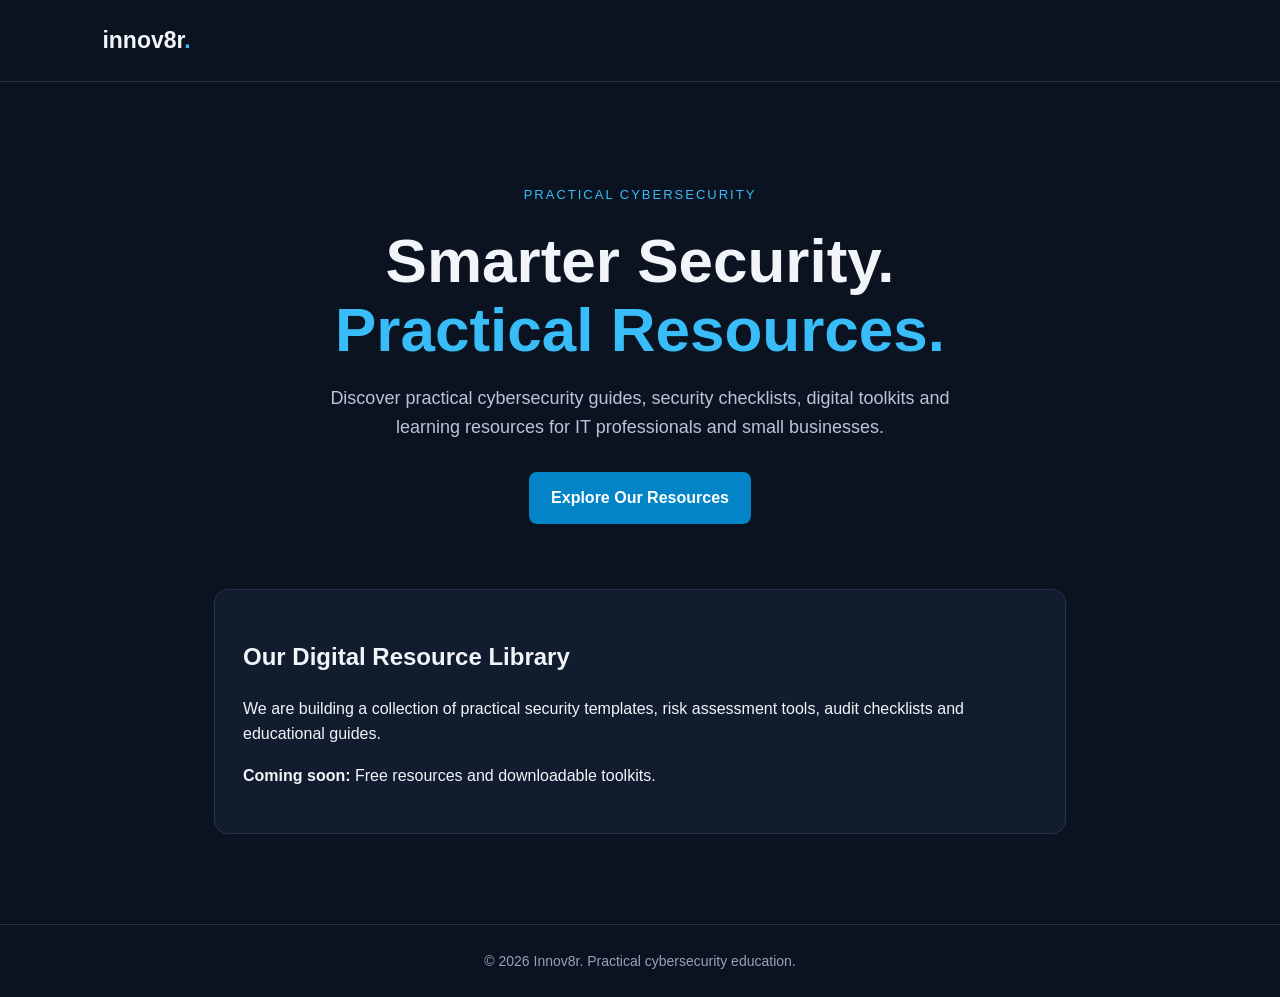
==== index.html @ ada2dd31 "Create index.html" ====
<!DOCTYPE html>
<html lang="en">
<head>
  <meta charset="UTF-8">
  <meta name="viewport" content="width=device-width, initial-scale=1">
  <meta name="description" content="Practical cybersecurity resources, digital toolkits and security guides for professionals and small businesses.">
  <title>Innov8r | Cybersecurity Resources</title>
  <style>
    * { box-sizing: border-box; }
    body {
      margin: 0;
      font-family: Arial, sans-serif;
      background: #0b1220;
      color: #f1f5f9;
      line-height: 1.6;
    }
    header {
      padding: 22px 8%;
      border-bottom: 1px solid #263247;
      font-weight: bold;
      font-size: 23px;
    }
    header span { color: #38bdf8; }
    main {
      max-width: 900px;
      margin: auto;
      padding: 90px 24px;
      text-align: center;
    }
    .tag {
      color: #38bdf8;
      text-transform: uppercase;
      letter-spacing: 2px;
      font-size: 13px;
    }
    h1 {
      font-size: clamp(36px, 7vw, 62px);
      line-height: 1.12;
      margin: 20px 0;
    }
    h1 span { color: #38bdf8; }
    .intro {
      max-width: 650px;
      margin: 0 auto 30px;
      color: #b8c5d8;
      font-size: 18px;
    }
    .button {
      display: inline-block;
      padding: 13px 22px;
      border-radius: 8px;
      background: #0284c7;
      color: white;
      text-decoration: none;
      font-weight: bold;
    }
    section {
      margin-top: 65px;
      padding: 28px;
      border: 1px solid #263247;
      border-radius: 14px;
      text-align: left;
      background: #111c2e;
    }
    footer {
      padding: 25px;
      text-align: center;
      color: #94a3b8;
      border-top: 1px solid #263247;
      font-size: 14px;
    }
  </style>
</head>
<body>
  <header>innov8r<span>.</span></header>
  <main>
    <p class="tag">Practical Cybersecurity</p>
    <h1>Smarter Security.<br><span>Practical Resources.</span></h1>
    <p class="intro">
      Discover practical cybersecurity guides, security checklists,
      digital toolkits and learning resources for IT professionals
      and small businesses.
    </p>
    <a class="button" href="#resources">Explore Our Resources</a>
    <section id="resources">
      <h2>Our Digital Resource Library</h2>
      <p>
        We are building a collection of practical security templates,
        risk assessment tools, audit checklists and educational guides.
      </p>
      <p><strong>Coming soon:</strong> Free resources and downloadable toolkits.</p>
    </section>
  </main>
  <footer>© 2026 Innov8r. Practical cybersecurity education.</footer>
</body>
</html>
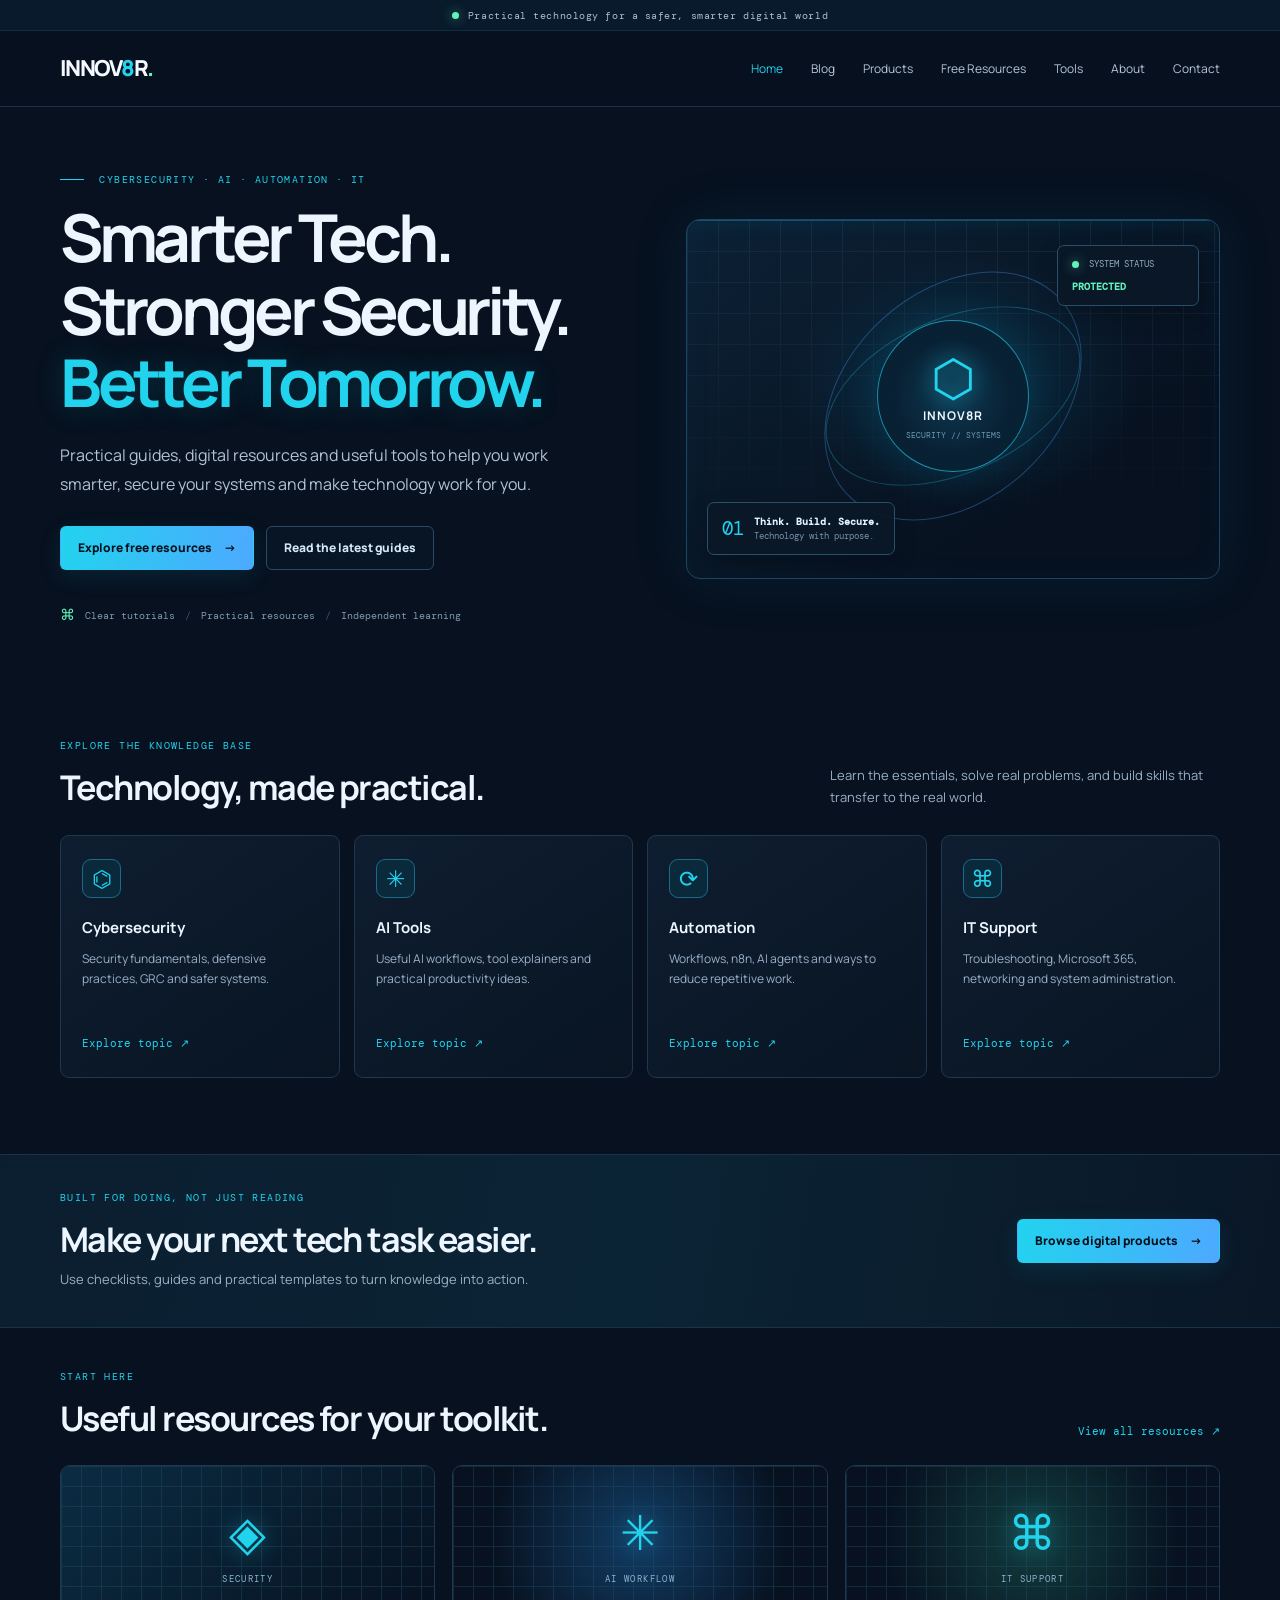
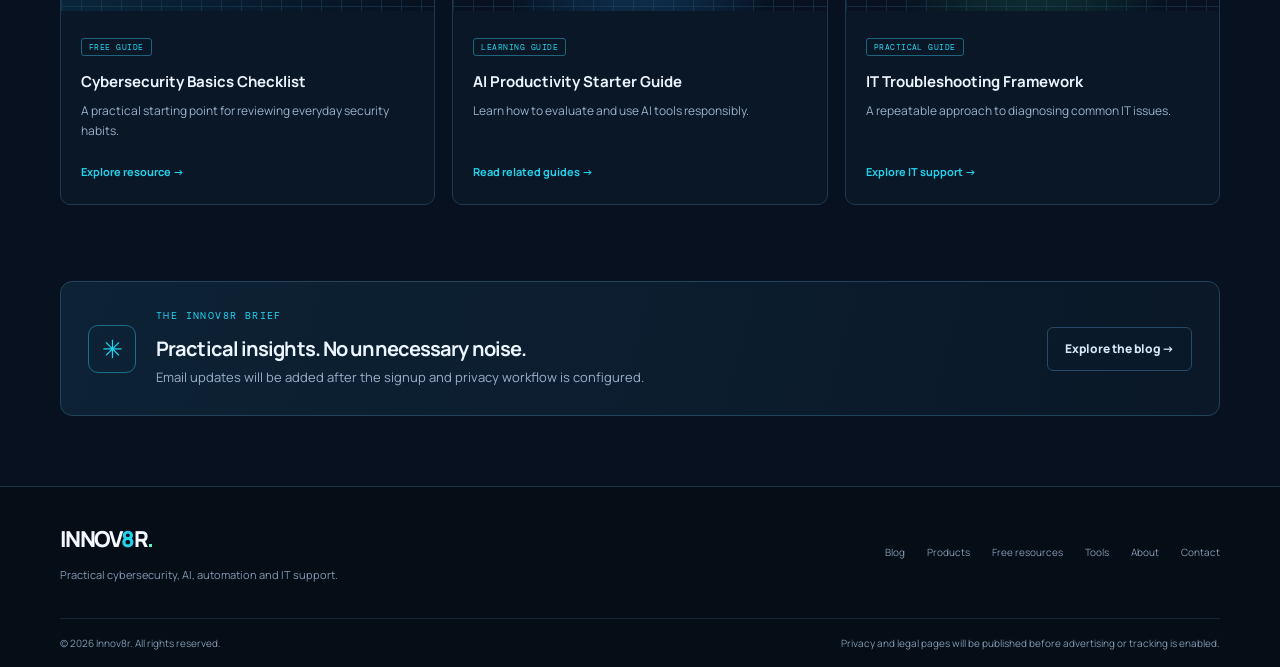
==== commit b6fe4904: "Add files via upload" ====
--- a/index.html
+++ b/index.html
@@ -1,97 +1,99 @@
-
-<!DOCTYPE html>
+<!doctype html>
 <html lang="en">
 <head>
-  <meta charset="UTF-8">
+  <meta charset="utf-8">
   <meta name="viewport" content="width=device-width, initial-scale=1">
-  <meta name="description" content="Practical cybersecurity resources, digital toolkits and security guides for professionals and small businesses.">
-  <title>Innov8r | Cybersecurity Resources</title>
-  <style>
-    * { box-sizing: border-box; }
-    body {
-      margin: 0;
-      font-family: Arial, sans-serif;
-      background: #0b1220;
-      color: #f1f5f9;
-      line-height: 1.6;
-    }
-    header {
-      padding: 22px 8%;
-      border-bottom: 1px solid #263247;
-      font-weight: bold;
-      font-size: 23px;
-    }
-    header span { color: #38bdf8; }
-    main {
-      max-width: 900px;
-      margin: auto;
-      padding: 90px 24px;
-      text-align: center;
-    }
-    .tag {
-      color: #38bdf8;
-      text-transform: uppercase;
-      letter-spacing: 2px;
-      font-size: 13px;
-    }
-    h1 {
-      font-size: clamp(36px, 7vw, 62px);
-      line-height: 1.12;
-      margin: 20px 0;
-    }
-    h1 span { color: #38bdf8; }
-    .intro {
-      max-width: 650px;
-      margin: 0 auto 30px;
-      color: #b8c5d8;
-      font-size: 18px;
-    }
-    .button {
-      display: inline-block;
-      padding: 13px 22px;
-      border-radius: 8px;
-      background: #0284c7;
-      color: white;
-      text-decoration: none;
-      font-weight: bold;
-    }
-    section {
-      margin-top: 65px;
-      padding: 28px;
-      border: 1px solid #263247;
-      border-radius: 14px;
-      text-align: left;
-      background: #111c2e;
-    }
-    footer {
-      padding: 25px;
-      text-align: center;
-      color: #94a3b8;
-      border-top: 1px solid #263247;
-      font-size: 14px;
-    }
-  </style>
+  <meta name="description" content="Practical cybersecurity, AI, automation and IT support guides, tools and digital resources from Innov8r.">
+  <meta name="theme-color" content="#07111f">
+  <title>Innov8r — Smarter Tech. Stronger Security.</title>
+  <link rel="stylesheet" href="/assets/css/style.css">
 </head>
 <body>
-  <header>innov8r<span>.</span></header>
+  <div class="announcement"><span class="pulse"></span> Practical technology for a safer, smarter digital world</div>
+  <header class="site-header">
+    <a class="brand" href="/" aria-label="Innov8r home">INNOV<span>8</span>R<span class="brand-dot">.</span></a>
+    <button class="menu-toggle" aria-label="Toggle navigation" aria-expanded="false">☰</button>
+    <nav class="nav">
+      <a class="active" href="/">Home</a>
+      <a href="/blog/">Blog</a>
+      <a href="/products/">Products</a>
+      <a href="/free-resources/">Free Resources</a>
+      <a href="/tools/">Tools</a>
+      <a href="/about/">About</a>
+      <a href="/contact/">Contact</a>
+    </nav>
+  </header>
+
   <main>
-    <p class="tag">Practical Cybersecurity</p>
-    <h1>Smarter Security.<br><span>Practical Resources.</span></h1>
-    <p class="intro">
-      Discover practical cybersecurity guides, security checklists,
-      digital toolkits and learning resources for IT professionals
-      and small businesses.
-    </p>
-    <a class="button" href="#resources">Explore Our Resources</a>
-    <section id="resources">
-      <h2>Our Digital Resource Library</h2>
-      <p>
-        We are building a collection of practical security templates,
-        risk assessment tools, audit checklists and educational guides.
-      </p>
-      <p><strong>Coming soon:</strong> Free resources and downloadable toolkits.</p>
+    <section class="hero container">
+      <div class="hero-copy">
+        <p class="eyebrow"><span class="eyebrow-line"></span> CYBERSECURITY · AI · AUTOMATION · IT</p>
+        <h1>Smarter Tech.<br>Stronger Security.<br><span class="gradient-text">Better Tomorrow.</span></h1>
+        <p class="hero-text">Practical guides, digital resources and useful tools to help you work smarter, secure your systems and make technology work for you.</p>
+        <div class="hero-actions">
+          <a class="button button-primary" href="/free-resources/">Explore free resources <span aria-hidden="true">→</span></a>
+          <a class="button button-ghost" href="/blog/">Read the latest guides</a>
+        </div>
+        <div class="hero-proof"><span class="proof-icon">⌘</span><span>Clear tutorials</span><span class="proof-sep">/</span><span>Practical resources</span><span class="proof-sep">/</span><span>Independent learning</span></div>
+      </div>
+      <div class="hero-visual" aria-label="Abstract cybersecurity dashboard illustration">
+        <div class="visual-grid"></div>
+        <div class="orbit orbit-one"></div><div class="orbit orbit-two"></div>
+        <div class="core-shield"><span>⬡</span><b>INNOV8R</b><small>SECURITY // SYSTEMS</small></div>
+        <div class="float-card float-card-top"><span class="status-dot"></span> SYSTEM STATUS <strong>PROTECTED</strong></div>
+        <div class="float-card float-card-bottom"><span class="mini-code">01</span><div><strong>Think. Build. Secure.</strong><small>Technology with purpose.</small></div></div>
+        <div class="scanline"></div>
+      </div>
+    </section>
+
+    <section class="container section">
+      <div class="section-heading">
+        <div><p class="eyebrow">EXPLORE THE KNOWLEDGE BASE</p><h2>Technology, made practical.</h2></div>
+        <p class="section-intro">Learn the essentials, solve real problems, and build skills that transfer to the real world.</p>
+      </div>
+      <div class="topic-grid">
+        <a class="topic-card" href="/blog/#cybersecurity"><span class="topic-icon">⌬</span><h3>Cybersecurity</h3><p>Security fundamentals, defensive practices, GRC and safer systems.</p><span class="card-link">Explore topic ↗</span></a>
+        <a class="topic-card" href="/blog/#ai"><span class="topic-icon">✳</span><h3>AI Tools</h3><p>Useful AI workflows, tool explainers and practical productivity ideas.</p><span class="card-link">Explore topic ↗</span></a>
+        <a class="topic-card" href="/blog/#automation"><span class="topic-icon">⟳</span><h3>Automation</h3><p>Workflows, n8n, AI agents and ways to reduce repetitive work.</p><span class="card-link">Explore topic ↗</span></a>
+        <a class="topic-card" href="/blog/#it-support"><span class="topic-icon">⌘</span><h3>IT Support</h3><p>Troubleshooting, Microsoft 365, networking and system administration.</p><span class="card-link">Explore topic ↗</span></a>
+      </div>
+    </section>
+
+    <section class="feature-band">
+      <div class="container feature-inner">
+        <div><p class="eyebrow">BUILT FOR DOING, NOT JUST READING</p><h2>Make your next tech task easier.</h2><p class="muted">Use checklists, guides and practical templates to turn knowledge into action.</p></div>
+        <a class="button button-primary" href="/products/">Browse digital products <span aria-hidden="true">→</span></a>
+      </div>
+    </section>
+
+    <section class="container section">
+      <div class="section-heading">
+        <div><p class="eyebrow">START HERE</p><h2>Useful resources for your toolkit.</h2></div>
+        <a class="text-link" href="/free-resources/">View all resources ↗</a>
+      </div>
+      <div class="resource-grid">
+        <article class="resource-card"><div class="resource-art art-lock"><span>◈</span><small>SECURITY</small></div><div class="resource-content"><span class="pill">FREE GUIDE</span><h3>Cybersecurity Basics Checklist</h3><p>A practical starting point for reviewing everyday security habits.</p><a href="/free-resources/">Explore resource →</a></div></article>
+        <article class="resource-card"><div class="resource-art art-ai"><span>✳</span><small>AI WORKFLOW</small></div><div class="resource-content"><span class="pill">LEARNING GUIDE</span><h3>AI Productivity Starter Guide</h3><p>Learn how to evaluate and use AI tools responsibly.</p><a href="/blog/#ai">Read related guides →</a></div></article>
+        <article class="resource-card"><div class="resource-art art-network"><span>⌘</span><small>IT SUPPORT</small></div><div class="resource-content"><span class="pill">PRACTICAL GUIDE</span><h3>IT Troubleshooting Framework</h3><p>A repeatable approach to diagnosing common IT issues.</p><a href="/blog/#it-support">Explore IT support →</a></div></article>
+      </div>
+    </section>
+
+    <section class="container newsletter">
+      <div class="newsletter-mark">✳</div><div><p class="eyebrow">THE INNOV8R BRIEF</p><h2>Practical insights. No unnecessary noise.</h2><p class="muted">Email updates will be added after the signup and privacy workflow is configured.</p></div><a class="button button-ghost" href="/blog/">Explore the blog →</a>
     </section>
   </main>
-  <footer>© 2026 Innov8r. Practical cybersecurity education.</footer>
+
+  <footer class="site-footer">
+    <div class="container footer-main"><div><a class="brand" href="/">INNOV<span>8</span>R<span class="brand-dot">.</span></a><p>Practical cybersecurity, AI, automation and IT support.</p></div><div class="footer-links"><a href="/blog/">Blog</a><a href="/products/">Products</a><a href="/free-resources/">Free resources</a><a href="/tools/">Tools</a><a href="/about/">About</a><a href="/contact/">Contact</a></div></div>
+    <div class="container footer-bottom"><span>© 2026 Innov8r. All rights reserved.</span><span>Privacy and legal pages will be published before advertising or tracking is enabled.</span></div>
+  </footer>
+  <script>
+    const toggle = document.querySelector('.menu-toggle');
+    const nav = document.querySelector('.nav');
+    toggle.addEventListener('click', () => {
+      const open = nav.classList.toggle('nav-open');
+      toggle.setAttribute('aria-expanded', String(open));
+    });
+  </script>
 </body>
 </html>
--- a/assets/css/style.css
+++ b/assets/css/style.css
@@ -0,0 +1,82 @@
+@import url('https://fonts.googleapis.com/css2?family=DM+Mono:wght@400;500&family=Manrope:wght@400;500;600;700;800&display=swap');
+
+:root {
+  --bg: #07111f;
+  --bg-soft: #0b1829;
+  --panel: #0e1d30;
+  --panel-hover: #11253b;
+  --line: #203750;
+  --text: #edf5ff;
+  --muted: #9bb0c8;
+  --cyan: #22d3ee;
+  --blue: #38a5ff;
+  --green: #62f3bd;
+  --max: 1160px;
+}
+* { box-sizing: border-box; }
+html { scroll-behavior: smooth; }
+body { margin: 0; background: var(--bg); color: var(--text); font-family: Manrope, Arial, sans-serif; line-height: 1.65; }
+a { color: inherit; text-decoration: none; }
+button, input { font: inherit; }
+.container { width: min(var(--max), calc(100% - 44px)); margin-inline: auto; }
+.announcement { min-height: 31px; display: flex; justify-content: center; align-items: center; gap: 9px; padding: 5px 16px; color: #a9c0d8; background: #081a2b; border-bottom: 1px solid #142b42; font: 10px 'DM Mono', monospace; letter-spacing: .055em; text-align: center; }
+.pulse, .status-dot { width: 7px; height: 7px; display: inline-block; border-radius: 50%; background: var(--green); box-shadow: 0 0 12px #62f3bd99; }
+.site-header { height: 76px; display: flex; align-items: center; justify-content: space-between; gap: 30px; padding: 0 max(22px, calc((100% - var(--max))/2)); background: #07111ff2; border-bottom: 1px solid #1a3048; position: sticky; top: 0; z-index: 20; backdrop-filter: blur(14px); }
+.brand { color: #f4f9ff; font-size: 22px; font-weight: 800; letter-spacing: -.07em; white-space: nowrap; }
+.brand > span:first-child { color: var(--cyan); }
+.brand-dot { color: var(--green); }
+.nav { display: flex; align-items: center; gap: clamp(12px, 2.2vw, 28px); }
+.nav a { font-size: 12px; color: #b6c7da; transition: color .2s; }
+.nav a:hover, .nav a.active { color: var(--cyan); }
+.menu-toggle { display: none; color: var(--text); border: 1px solid var(--line); background: var(--panel); border-radius: 8px; padding: 7px 10px; }
+.hero { min-height: 555px; display: grid; grid-template-columns: 1.05fr .95fr; gap: 36px; align-items: center; padding-block: 66px 72px; }
+.eyebrow { margin: 0 0 15px; color: var(--cyan); font: 10px 'DM Mono', monospace; letter-spacing: .14em; }
+.eyebrow-line { display: inline-block; width: 24px; height: 1px; margin: 0 8px 3px 0; background: var(--cyan); }
+h1, h2, h3, p { margin-top: 0; }
+h1 { margin-bottom: 22px; font-size: clamp(38px, 5.3vw, 66px); line-height: 1.1; letter-spacing: -.065em; }
+.gradient-text { color: var(--cyan); text-shadow: 0 0 32px #22d3ee30; }
+.hero-text { max-width: 550px; margin-bottom: 28px; color: #b2c3d6; font-size: 16px; line-height: 1.8; }
+.hero-actions { display: flex; flex-wrap: wrap; gap: 12px; }
+.button { min-height: 44px; display: inline-flex; align-items: center; justify-content: center; gap: 12px; padding: 11px 17px; border: 1px solid transparent; border-radius: 6px; font-size: 12px; font-weight: 800; transition: transform .2s, border-color .2s, background .2s; cursor: pointer; }
+.button:hover { transform: translateY(-2px); }
+.button-primary { color: #03111e; background: linear-gradient(100deg, var(--cyan), #4da9ff); box-shadow: 0 7px 24px #12bde51c; }
+.button-ghost { border-color: #2a4966; color: #d5e8fa; background: #0b1a2b80; }
+.button-ghost:hover { border-color: var(--cyan); }
+.hero-proof { display: flex; flex-wrap: wrap; align-items: center; gap: 10px; margin-top: 35px; color: #8198b0; font: 10px 'DM Mono', monospace; }
+.proof-icon { color: var(--green); font-size: 15px; }.proof-sep { color: #35516b; }
+.hero-visual { position: relative; min-height: 360px; overflow: hidden; border: 1px solid #1c4561; border-radius: 14px; background: radial-gradient(ellipse at 52% 45%, #0b4b6a70 0, transparent 45%), linear-gradient(145deg, #0c2135, #07111f 75%); box-shadow: 0 0 60px #008dc21a, inset 0 0 35px #00c8ff08; }
+.visual-grid { position: absolute; inset: 0; opacity: .3; background-image: linear-gradient(#24516c 1px, transparent 1px), linear-gradient(90deg, #24516c 1px, transparent 1px); background-size: 31px 31px; mask-image: linear-gradient(to bottom, #000, transparent 90%); }
+.orbit { position: absolute; left: 50%; top: 49%; border: 1px solid #2ac6e64c; border-radius: 50%; transform: translate(-50%,-50%) rotate(-24deg); }
+.orbit-one { width: 270px; height: 155px; }.orbit-two { width: 210px; height: 290px; transform: translate(-50%,-50%) rotate(48deg); border-color: #4e9eff55; }
+.core-shield { position: absolute; left: 50%; top: 49%; transform: translate(-50%,-50%); width: 152px; height: 152px; display: flex; flex-direction: column; justify-content: center; align-items: center; gap: 4px; border: 1px solid #24c8e9aa; border-radius: 50%; background: radial-gradient(circle, #0d3851, #081a2b 72%); box-shadow: 0 0 45px #00cfff25, inset 0 0 25px #00cfff14; }
+.core-shield > span { color: var(--cyan); font-size: 51px; line-height: 1; text-shadow: 0 0 20px #22d3ee; }.core-shield b { font-size: 12px; letter-spacing: .08em; }.core-shield small { color: #6e9ab7; font: 8px 'DM Mono', monospace; }
+.float-card { position: absolute; z-index: 2; display: flex; gap: 10px; align-items: center; padding: 12px 14px; border: 1px solid #28506a; border-radius: 7px; background: #091827e8; color: #94abc1; font: 9px 'DM Mono', monospace; box-shadow: 0 8px 22px #0003; }
+.float-card-top { top: 25px; right: 20px; flex-wrap: wrap; width: 142px; }.float-card-top strong { width: 100%; color: var(--green); font-size: 10px; }.float-card-bottom { left: 20px; bottom: 23px; }.float-card-bottom div { display: grid; gap: 2px; }.float-card-bottom strong { color: #dff5ff; font-size: 10px; }.float-card-bottom small { color: #7792ac; font-size: 9px; }.mini-code { color: var(--cyan); font-size: 19px; }.scanline { position: absolute; top: 0; left: 0; width: 100%; height: 1px; background: #29d5ff70; box-shadow: 0 0 18px #29d5ff; animation: scan 7s linear infinite; opacity: .5; }
+@keyframes scan { from { transform: translateY(0); } to { transform: translateY(360px); } }
+.section { padding-block: 42px 76px; }
+.section-heading { display: flex; justify-content: space-between; align-items: end; gap: 28px; margin-bottom: 27px; }
+.section-heading h2, .feature-inner h2, .newsletter h2 { margin-bottom: 0; font-size: clamp(25px, 3vw, 34px); letter-spacing: -.045em; line-height: 1.2; }
+.section-intro { max-width: 390px; margin-bottom: 0; color: var(--muted); font-size: 13px; }
+.topic-grid { display: grid; grid-template-columns: repeat(4, 1fr); gap: 14px; }
+.topic-card { padding: 23px 21px; border: 1px solid #203750; border-radius: 9px; background: linear-gradient(145deg, #0e1d30, #091523); transition: transform .2s, border-color .2s, background .2s; }
+.topic-card:hover { transform: translateY(-4px); border-color: #2388ac; background: var(--panel-hover); }
+.topic-icon { display: grid; place-items: center; width: 39px; height: 39px; margin-bottom: 18px; border: 1px solid #1c6b86; border-radius: 9px; color: var(--cyan); background: #0a2a3c; font-size: 23px; }
+.topic-card h3 { margin-bottom: 8px; font-size: 15px; }.topic-card p { min-height: 62px; margin-bottom: 17px; color: var(--muted); font-size: 12px; }.card-link, .text-link { color: var(--cyan); font: 11px 'DM Mono', monospace; }
+.feature-band { padding-block: 36px; border-block: 1px solid #17344a; background: linear-gradient(100deg, #0b1e30, #0b2435 50%, #0a1727); }
+.feature-inner { display: flex; align-items: center; justify-content: space-between; gap: 24px; }.feature-inner h2 { margin-bottom: 9px; }.muted { color: var(--muted); font-size: 13px; }.feature-inner p:last-child { margin-bottom: 0; }
+.resource-grid { display: grid; grid-template-columns: repeat(3, 1fr); gap: 17px; }
+.resource-card { overflow: hidden; border: 1px solid #203750; border-radius: 10px; background: #0a1726; }
+.resource-art { height: 145px; display: flex; align-items: center; justify-content: center; flex-direction: column; gap: 2px; position: relative; overflow: hidden; background-image: linear-gradient(135deg, #0b2c43, #07111f); }
+.resource-art:before { content: ""; position: absolute; inset: 0; opacity: .4; background-image: linear-gradient(#24516c 1px, transparent 1px), linear-gradient(90deg, #24516c 1px, transparent 1px); background-size: 20px 20px; }
+.resource-art span { z-index: 1; color: var(--cyan); font-size: 48px; text-shadow: 0 0 25px #22d3ee70; }.resource-art small { z-index: 1; color: #87b6d0; font: 9px 'DM Mono', monospace; letter-spacing: .15em; }.art-ai { background-image: radial-gradient(circle at center, #123d65, #07111f 75%); }.art-network { background-image: radial-gradient(circle at center, #123c3d, #07111f 75%); }
+.resource-content { padding: 20px; }.pill { display: inline-block; padding: 3px 7px; border: 1px solid #1d657e; border-radius: 3px; color: var(--cyan); font: 8px 'DM Mono', monospace; letter-spacing: .06em; }.resource-content h3 { margin: 12px 0 7px; font-size: 15px; }.resource-content p { min-height: 42px; margin-bottom: 14px; color: var(--muted); font-size: 12px; }.resource-content a { color: var(--cyan); font-size: 11px; font-weight: 700; }
+.newsletter { display: flex; align-items: center; gap: 20px; margin-bottom: 70px; padding: 27px; border: 1px solid #21445b; border-radius: 12px; background: linear-gradient(105deg, #0d2235, #0a1827); }.newsletter-mark { display: grid; place-items: center; flex: 0 0 48px; height: 48px; border: 1px solid #1d6e8a; border-radius: 10px; color: var(--cyan); font-size: 25px; }.newsletter > div:nth-child(2) { flex: 1; }.newsletter h2 { margin-bottom: 6px; font-size: 20px; }.newsletter p:last-child { margin-bottom: 0; }
+.site-footer { border-top: 1px solid #1b3148; background: #050d17; }.footer-main { display: flex; justify-content: space-between; gap: 35px; padding-block: 34px; }.footer-main p { margin: 8px 0 0; color: #8299b1; font-size: 11px; }.footer-links { display: flex; flex-wrap: wrap; gap: 14px 22px; align-content: center; }.footer-links a, .footer-bottom { color: #8299b1; font-size: 10px; }.footer-links a:hover { color: var(--cyan); }.footer-bottom { display: flex; justify-content: space-between; gap: 18px; padding-block: 16px; border-top: 1px solid #142538; }
+.page-hero { padding: 70px 0 45px; border-bottom: 1px solid #193249; background: radial-gradient(ellipse at 80% 20%, #0d395040, transparent 50%); }.page-hero h1 { max-width: 800px; font-size: clamp(35px, 5vw, 54px); }.page-hero p:last-child { max-width: 720px; margin-bottom: 0; color: var(--muted); font-size: 15px; }
+.content-section { padding-block: 45px 80px; }.content-grid { display: grid; grid-template-columns: repeat(3, 1fr); gap: 17px; }.content-card { padding: 22px; border: 1px solid var(--line); border-radius: 9px; background: var(--panel); }.content-card .category { color: var(--cyan); font: 9px 'DM Mono', monospace; letter-spacing: .1em; }.content-card h2, .content-card h3 { margin: 10px 0; font-size: 17px; line-height: 1.4; }.content-card p { color: var(--muted); font-size: 12px; }.content-card a { color: var(--cyan); font-size: 11px; font-weight: 700; }.notice { padding: 15px 17px; border-left: 3px solid var(--cyan); background: #0b2130; color: #b9cde0; font-size: 12px; }
+@media (max-width: 900px) { .site-header { gap: 15px; }.nav { gap: 12px; }.nav a { font-size: 11px; }.hero { gap: 24px; }.topic-grid { grid-template-columns: repeat(2, 1fr); } }
+@media (max-width: 700px) {
+  .container { width: min(100% - 32px, var(--max)); }.site-header { height: 66px; padding-inline: 16px; }.menu-toggle { display: block; }.nav { display: none; position: absolute; top: 65px; left: 0; right: 0; padding: 14px 18px 20px; flex-direction: column; align-items: stretch; gap: 0; border-bottom: 1px solid var(--line); background: #07111f; }.nav.nav-open { display: flex; }.nav a { padding: 11px 3px; font-size: 13px; border-bottom: 1px solid #152b40; }
+  .hero { grid-template-columns: 1fr; padding-block: 52px 55px; }.hero-visual { min-height: 320px; }.section { padding-block: 32px 55px; }.section-heading { display: block; }.section-intro { margin-top: 14px; }.topic-grid, .resource-grid, .content-grid { grid-template-columns: 1fr; }.topic-card p, .resource-content p { min-height: 0; }.feature-inner { align-items: flex-start; flex-direction: column; }.newsletter { align-items: flex-start; flex-wrap: wrap; margin-bottom: 48px; padding: 21px; }.newsletter > div:nth-child(2) { min-width: calc(100% - 70px); }.footer-main, .footer-bottom { flex-direction: column; }.footer-links { gap: 12px 18px; }.footer-bottom { gap: 8px; }.page-hero { padding: 50px 0 35px; }
+}
+@media (prefers-reduced-motion: reduce) { *, *::before, *::after { scroll-behavior: auto !important; animation-duration: .01ms !important; transition-duration: .01ms !important; } }
